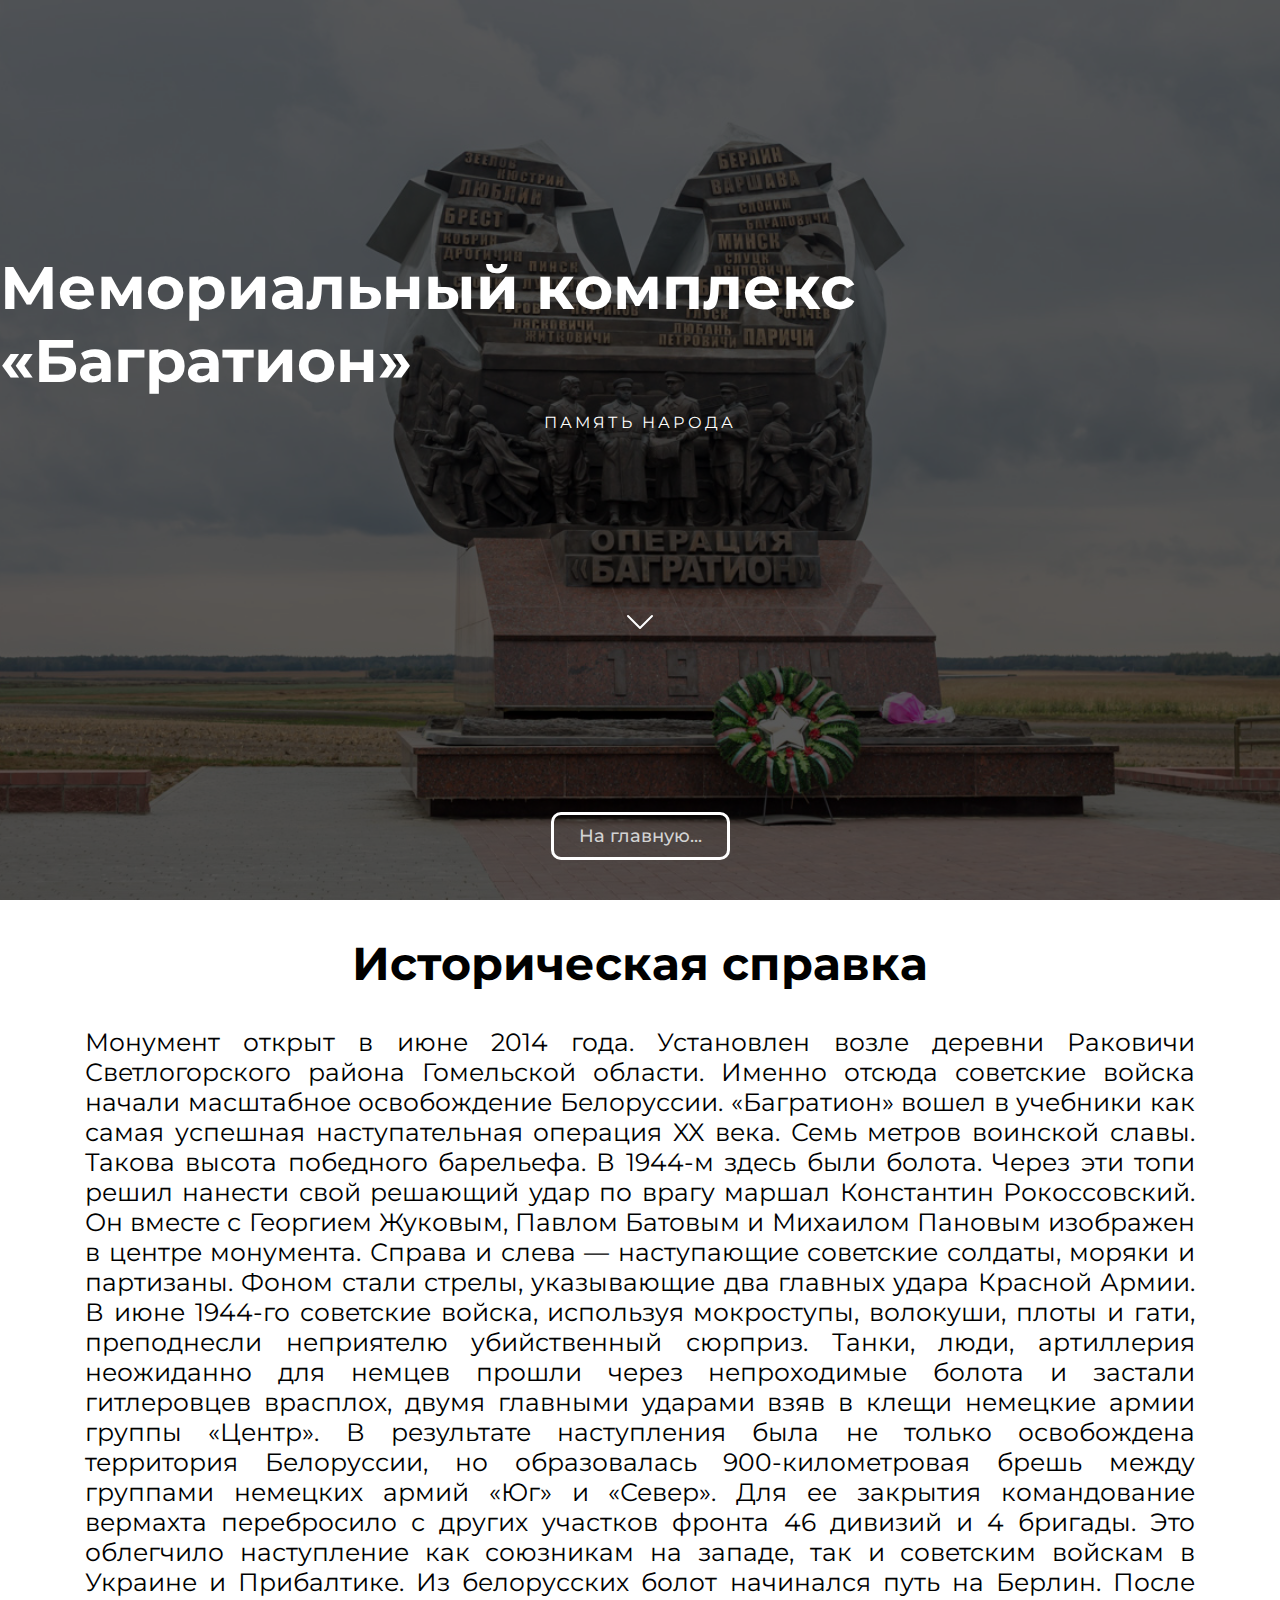
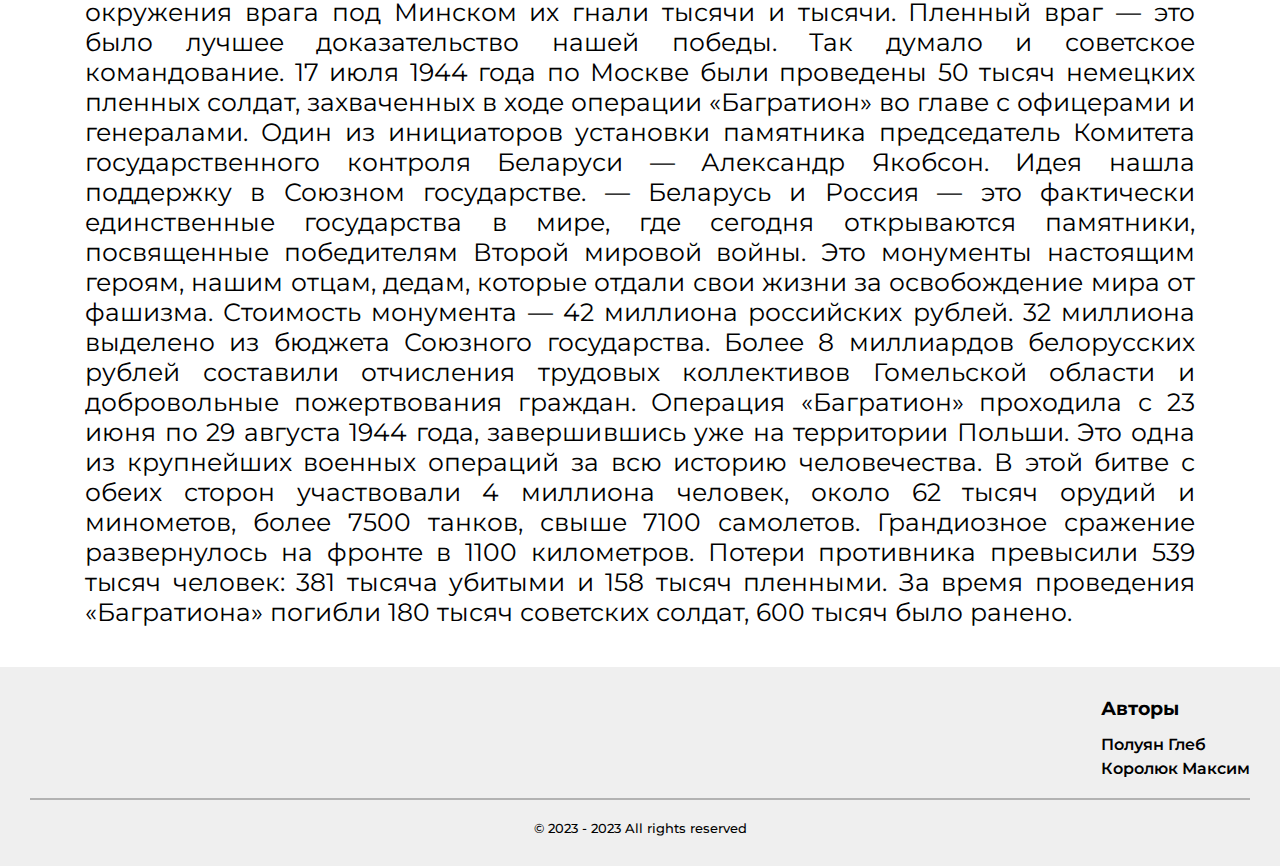
==== project-points/bag.html @ 7ad852e7 "Add files via upload" ====
<!DOCTYPE html>
<html lang="ru">

<head>
    <meta charset="UTF-8">
    <meta name="viewport" content="width=device-width, initial-scale=1.0">
    <title>
        Мемориальный комплекс «Багратион»</title>
    <link rel="stylesheet" href="../style.css">
    <link rel="stylesheet" href="../media.css">
    <link href="https://fonts.googleapis.com/css2?family=Montserrat:wght@400;600;700&display=swap" rel="stylesheet">

</head>

<body>
    <div class="page-container" style="background-image: url('../img/kultur/123.jpg');">
        <div class="page-wrapper">
            <h1 class="header-title-bag"> Мемориальный комплекс «Багратион» </h1>
            <p class="header-subtitle-bag">Память народа </p>

            <a style="background: transparent; border: none;" href="#main">
                <img src="../img/header/chevron-down.svg" alt="">
            </a>

            <button>
                <a href="../index.html">
                    На главную...
                </a>
            </button>
        </div>
    </div>

    <div id="main">
        <h2 class="bagh2">Историческая справка</h2>

        <p class="bagp">
            Монумент открыт в июне 2014 года. Установлен возле деревни Раковичи Светлогорского района Гомельской
            области. Именно отсюда советские войска начали масштабное освобождение Белоруссии. «Багратион» вошел в
            учебники как самая успешная наступательная операция XX века. Семь метров воинской славы. Такова высота
            победного барельефа. В 1944-м здесь были болота. Через эти топи решил нанести свой решающий удар по врагу
            маршал Константин Рокоссовский. Он вместе с Георгием Жуковым, Павлом Батовым и Михаилом Пановым изображен в
            центре монумента. Справа и слева — наступающие советские солдаты, моряки и партизаны. Фоном стали стрелы,
            указывающие два главных удара Красной Армии. В июне 1944-го советские войска, используя мокроступы,
            волокуши, плоты и гати, преподнесли неприятелю убийственный сюрприз. Танки, люди, артиллерия неожиданно для
            немцев прошли через непроходимые болота и застали гитлеровцев врасплох, двумя главными ударами взяв в клещи
            немецкие армии группы «Центр». В результате наступления была не только освобождена территория Белоруссии, но
            образовалась 900-километровая брешь между группами немецких армий «Юг» и «Север». Для ее закрытия
            командование вермахта перебросило с других участков фронта 46 дивизий и 4 бригады. Это облегчило наступление
            как союзникам на западе, так и советским войскам в Украине и Прибалтике. Из белорусских болот начинался путь
            на Берлин. После окружения врага под Минском их гнали тысячи и тысячи. Пленный враг — это было лучшее
            доказательство нашей победы. Так думало и советское командование. 17 июля 1944 года по Москве были проведены
            50 тысяч немецких пленных солдат, захваченных в ходе операции «Багратион» во главе с офицерами и генералами.
            Один из инициаторов установки памятника председатель Комитета государственного контроля Беларуси — Александр
            Якобсон. Идея нашла поддержку в Союзном государстве. — Беларусь и Россия — это фактически единственные
            государства в мире, где сегодня открываются памятники, посвященные победителям Второй мировой войны. Это
            монументы настоящим героям, нашим отцам, дедам, которые отдали свои жизни за освобождение мира от фашизма.
            Стоимость монумента — 42 миллиона российских рублей. 32 миллиона выделено из бюджета Союзного государства.
            Более 8 миллиардов белорусских рублей составили отчисления трудовых коллективов Гомельской области и
            добровольные пожертвования граждан. Операция «Багратион» проходила с 23 июня по 29 августа 1944 года,
            завершившись уже на территории Польши. Это одна из крупнейших военных операций за всю историю человечества.
            В этой битве с обеих сторон участвовали 4 миллиона человек, около 62 тысяч орудий и минометов, более 7500
            танков, свыше 7100 самолетов. Грандиозное сражение развернулось на фронте в 1100 километров. Потери
            противника превысили 539 тысяч человек: 381 тысяча убитыми и 158 тысяч пленными. За время проведения
            «Багратиона» погибли 180 тысяч советских солдат, 600 тысяч было ранено.
        </p>
    </div>

    <footer class="footer">
		<div class="fblock-wrapper">
			<div style="flex-grow: 1;"></div>
				<div class="autrhors">
					<h3 style="margin-bottom: 10px;">Авторы</h3>
					<h4>Полуян Глеб</h4>
					<h4>Королюк Максим</h4>
				</div>
		</div>

		<div style="border-top: 2px solid rgba(66,66,66,.35); margin: 20px 0px;"></div>
		<div >
			<h5 style="text-align: center; font-weight: 500; color: black;">
				© 2023 - 2023 All rights reserved
			</h5>
		</div>
	</footer>
</body>

</html>
---- style.css ----
@import url('https://fonts.googleapis.com/css2?family=Montserrat:wght@100;200;300;400;500;600;700;800&display=swap');

*{
	box-sizing: border-box;
	margin: 0px;
	padding: 0px;
}


img {
	max-width: 100%;

}

html, body{
	width: 100%;
	height: 100%;
	scroll-behavior: smooth;
	font-family: 'Montserrat', sans-serif;
}

button{
	cursor: pointer;
}

.header{
	width: 100%;
	height: 100%;

	position: relative;
	display: flex;
	flex-direction: column;
	justify-content: center;
	align-items: center;

	font-weight: 700;
	color: white;
}

.header img{
	position: absolute;
	z-index: -1;
	width: 100%;
	height: 100%;
}

.header-title{
	font-size: 60px;
	word-spacing: normal;
}

.header-subtitle{
	font-size: 16px;
	letter-spacing: 3.2px;
	text-transform: uppercase;
}

.header-title-bag{
	font-size: 60px;
	word-spacing: normal;


}
.header-subtitle-bag{
	font-size: 16px;
	letter-spacing: 3.2px;
	text-transform: uppercase;

}

.arrow{
	position: absolute;
	bottom: 15px;
}

.container{
	margin-left: auto;
	margin-right: auto;

	padding-bottom: 24px;
}

.portfolio-header{
	font-weight: 700;
	text-align: center;
	font-size: 46px;

	margin-top: 70px;
	margin-bottom: 70px;
}

.portolio__cards-wrapper{
	display: flex;
	flex-wrap: wrap;
	justify-content: center;
	gap: 45px;
}
/*==========================CARD============================*/
.card-wrapper{
	padding: 20px;
	box-shadow: 0px 10px 40px 0px rgba(126, 155, 189, 0.35);

	transition: all 300ms ease;
}

.card-wrapper:hover{
	transition: all 300ms ease;

	transform: scale(1.1);
	box-shadow: 0px 10px 40px 0px rgba(126, 155, 189, 0.65);
}

.card{
	display: flex;
	flex-direction: column;
	gap: 15px;
	position: relative;
	perspective: 150rem;
}

.card-title{
	font-size: 24px;
	font-weight: 600;
}

.card-img{
	width: 500px;
	height: 240px;
}

.card-side{
	backface-visibility: hidden;
	transition: all .8s ease;
	position: relative;
}


.card-side.back{
	transform: rotateY(-180deg);
	font-size: 20px;

	position: absolute;
	top: 0;
	left: 0;

	display: flex;
	flex-direction: column;
	align-items: center;
	padding: 10px;
}

.card-side.front.activate{
	transform: rotateY(180deg);
}

.card-side.back.activate{
	transform: rotateY(0deg);
	height: 100%;
}

.card-side.back.activate button{
	position: absolute;
	bottom: 15px;
}

.card-more-info{
	padding: 8px 20px;
	border: 0px;
	background: lightgray;
	font-size: 15px;
	transition: all 300ms ease;
}

.card-more-info:hover{
	transition: all 300ms ease;
	background: #a19d9d;
}




/*PROJECTS*/
.project{
    padding-top: 80px;
    padding-bottom: 120px;
    text-align: center;


}
.project-header{
    margin: 0;
    margin-bottom: 40px;
    color: #000;
    font-family: Montserrat;
    font-size: 46px;
    font-style: normal;
    font-weight: 700;
    line-height: 1.3; /* 59.8px */


}
.project-img{
    margin-bottom: 70px;
	display: flex;
	gap: 20px;
	justify-content: center;
	align-items: start;
}

.project-img > *{
	height: 25%;
	width: 30%;
}

.project-diskr{
    margin: 0 auto 60px;
    max-width: 900px;
}
.project-diskr p {
    color: #000;
    text-align: justify;
    font-family: Montserrat;
    font-size: 20px;
    font-style: normal;
    font-weight: 400;
    line-height: 150%; /* 24px */


}
.projec-btn-back {
    display: inline-block;
    height: 60px;
    padding-left: 30px;
    padding-right: 30px;

    border: 3px solid rgb(105, 113, 185);
    border-radius: 50px;

    color: rgb(105, 113, 185);
    font-weight: 700;
    font-size: 16px;
    line-height: 54px;
    text-transform: uppercase;
    text-decoration: none;

	transition: all 300ms ease;
}

.projec-btn-back:hover{
	background: rgb(105, 113, 185);
    color: white;
	transition: all 300ms ease;
}

@media (max-width: 768px) {
	.header{
		width: 768px;
	}

	.header-title{
		font-size: 24px;
	}
}

.page-container{
	user-select: none;

	width: 100%;
	height: 100%;
	background-repeat: no-repeat;
	background-position: center;
	background-size: cover;
	position: relative;
	display: flex;
	justify-content: center;
	align-items: center;

}

.page-container::before{
	content: '';
	position: absolute;
	top: 0;
	left: 0;
	background: rgba(0, 0, 0, .65);
	width: 100%;
	height: 100%;
}

.page-wrapper{
	position: relative;
	z-index: 2;
	color: white;
	display: flex;
	gap: 16px;
	align-items: center;
	flex-direction: column;
	height: 100%;
	justify-content: center;
}

.page-wrapper p{
	text-align: center;
}

.page-wrapper a{
	cursor: pointer;
	margin-top: 150px;
}

.page-wrapper button{
	text-decoration: none;
	position:absolute;
	bottom: 40px;
	font-family: 'Montserrat', sans-serif;
	padding: 10px 25px;
	font-size: 18px;
	border-radius: 10px;
	border: 3px solid white;
	background: transparent;
	color: white;
	font-weight: 500;
}

.page-wrapper button a{
	text-decoration: none;
	color: lightgray;
}

#main{
	max-width: 1110px;
	margin: 0 auto;
}

#main h2{
	margin: 35px 0 ;
	text-align: center;
	font-size: 46px;
}

#main p{
	text-align: justify;
	font-size: 25px;
}

.footer{
	margin-top: 40px;
	background: rgba(150, 147, 147, .15);
	padding: 30px;
	display: flex;
	flex-direction: column;
}

.autrhors{
	display: flex;
	gap: 5px;
	flex-direction: column;
}

.autrhors h4{
	font-weight: 600;
}

.fblock-wrapper{
	display: flex;
	flex-grow: 1;
}
---- media.css ----
@media screen and (min-width: 320px) and (max-width: 768px){
    .card-img{        width: 300px;
        height: 140px;    }
    .card-title{
        font-size: 12px;    }
    .card-side.back p{
        font-size: 8px;    }
    .card-more-info{
        padding: 4px 10px;        font-size: 8px;
    }
    .card-side.back.activate{
        width: 100%;    }
    .portolio__cards-wrapper:hover{
        padding: 20px;
        transition: all .3s ease;    }

    .container {        max-width: 1140px;
        margin-left: auto;        margin-right: auto;
        padding-left: 15px;        padding-right: 15px
    }
    .header{
        position: relative;        display: flex;
        flex-direction: column;        justify-content: center;
        align-items: center;        width: 100%;
        height: 100vh;        background-size: cover;
        background-position: center;    }
    .header-title{
        font-size: 24px;    }
    .header-subtitle{        font-size: 12px;
    }
    .portolio__cards-wrapper {
        width: 100%;        
    }
    .card-side-front {
            width: 100%;            height: 100%;
    }
    .card-title{         font-size: 13px;

    }
    .card-side.back{
        font-size: 12px;
    }

    img {        max-width: 100%;
        }
    .page-wrapper button {
        text-decoration: none;    position: absolute;
    bottom: 40px;    font-family: 'Montserrat', sans-serif;
    padding: 10px 25px;    font-size: 10px;
    border-radius: 10px;    border: 1px solid white;
    background: transparent;    color: white;
    font-weight: 500;

    }    .img{
        width: 10px;        height: 10px;
    }
    #main h2{        font-size: 20px;
    }
    #main p{
        font-size: 12px;
    }
    .portfolio-header{
        font-size: 20px;
    }
    .header-title-bag{        font-size: 12px;
    }    .header-subtitle-bag{
        font-size: 7px;

    }
    .project-header{        font-size: 20px;
    }
    .project-img{
        height: 100%;        width: 100%;
    }
    .projec-btn-back{
        font-size: 9px;
    }
    .project-diskr p{        font-size: 14px;
        
    }
}
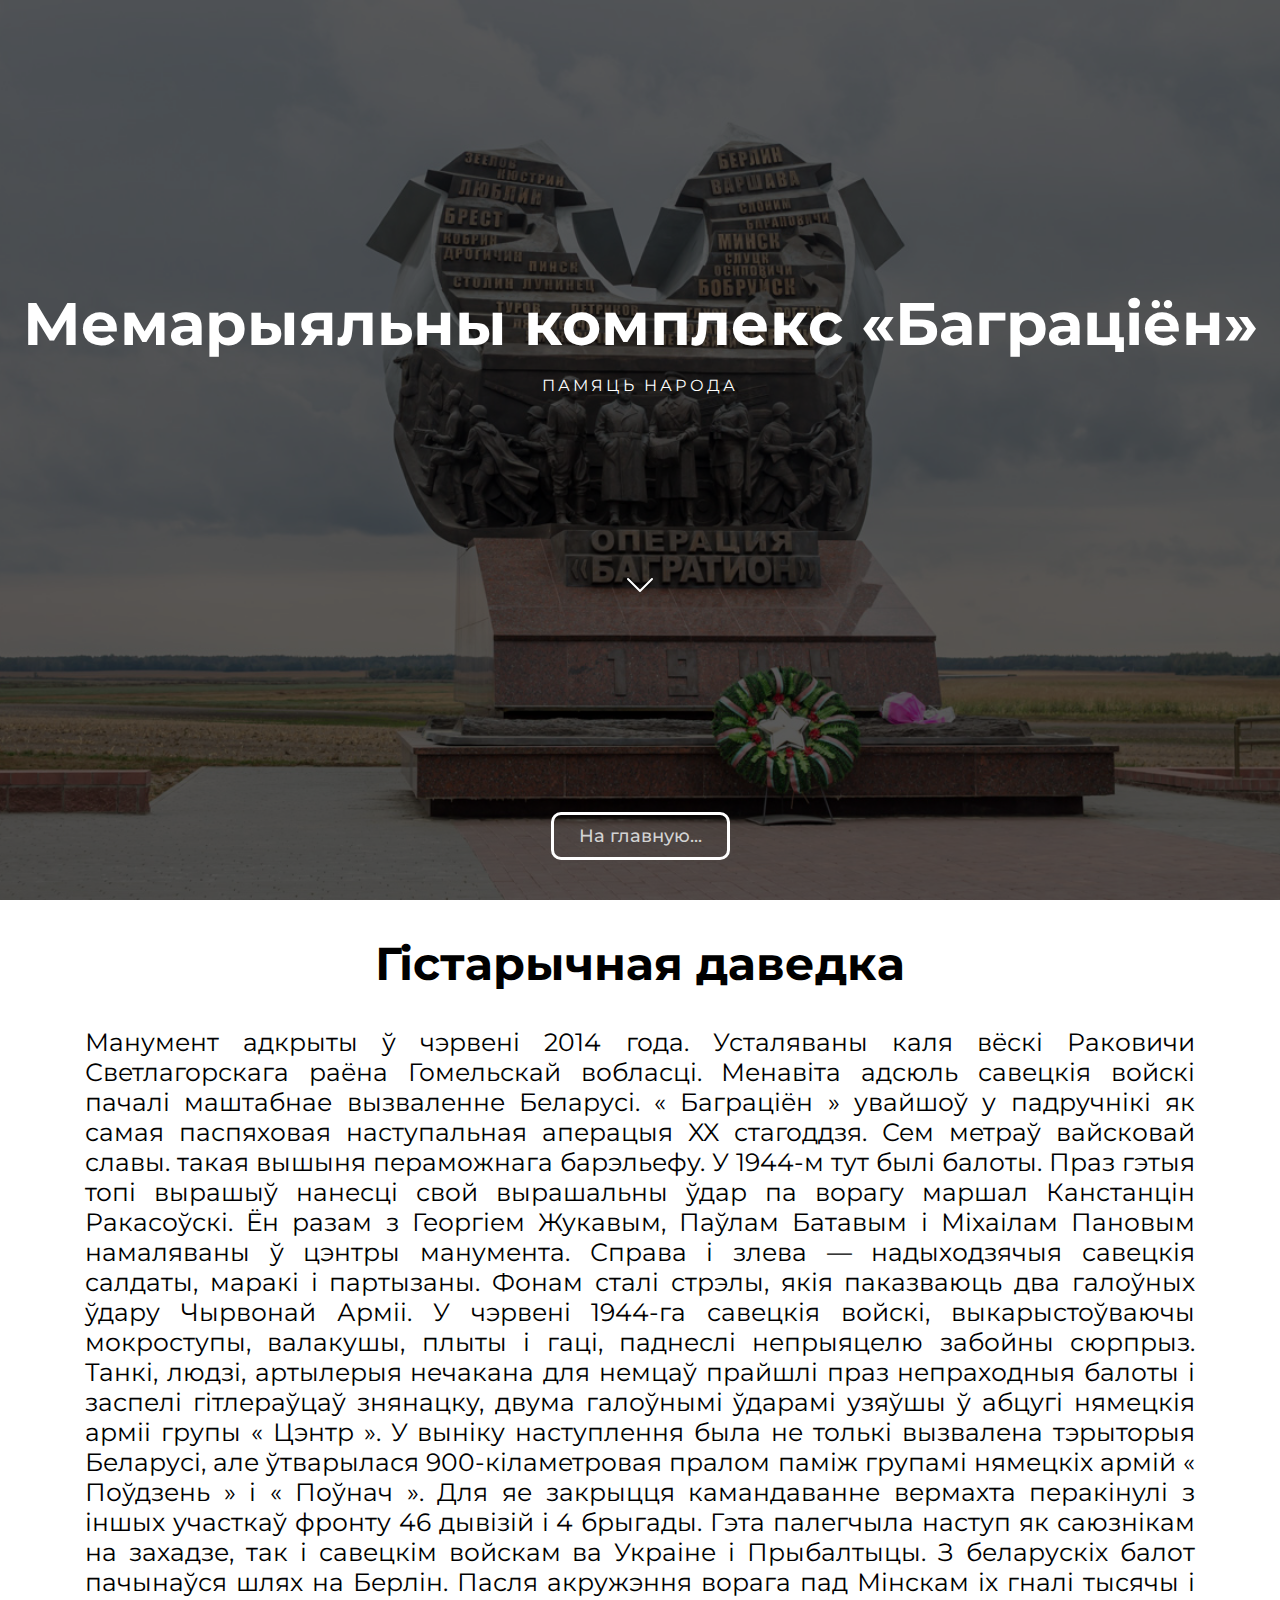
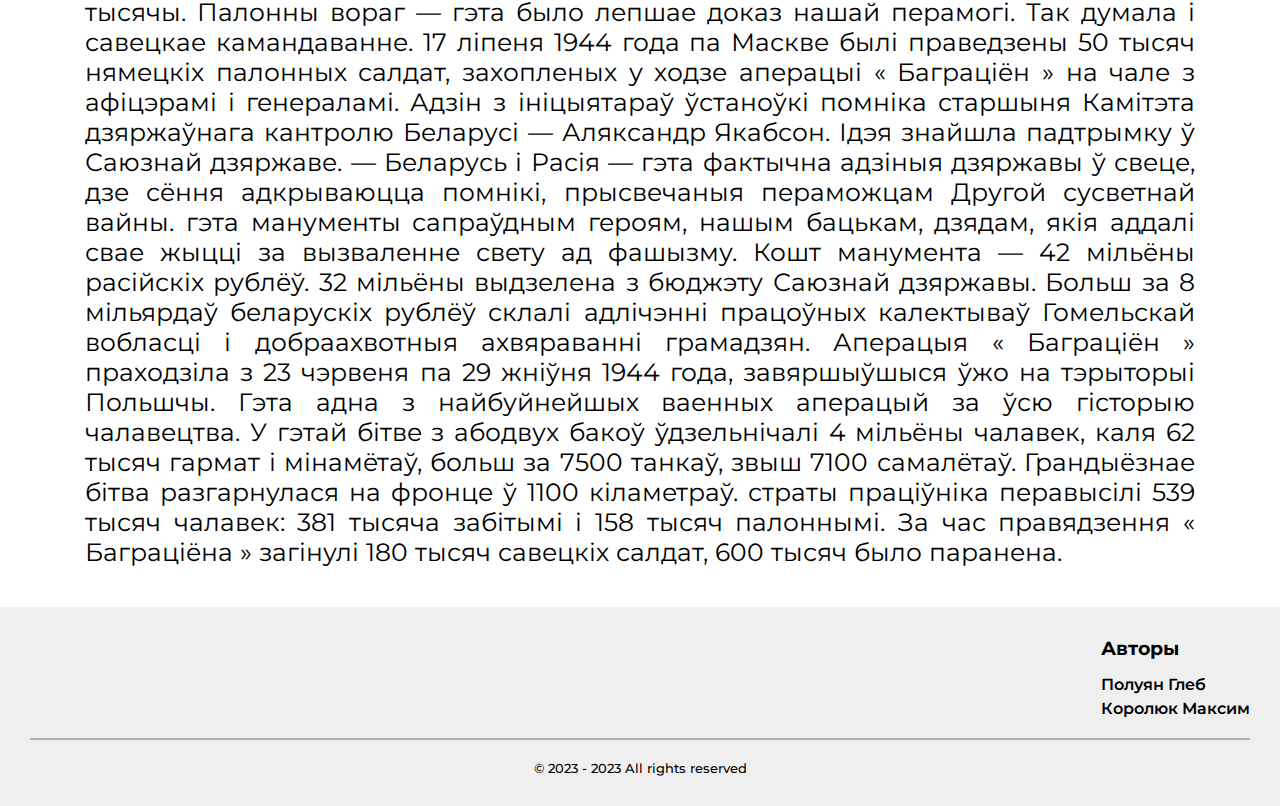
==== commit 1bb24bdf: "Update bag.html" ====
--- a/project-points/bag.html
+++ b/project-points/bag.html
@@ -5,7 +5,7 @@
     <meta charset="UTF-8">
     <meta name="viewport" content="width=device-width, initial-scale=1.0">
     <title>
-        Мемориальный комплекс «Багратион»</title>
+        Мемарыяльны комплекс «Баграціён»</title>
     <link rel="stylesheet" href="../style.css">
     <link rel="stylesheet" href="../media.css">
     <link href="https://fonts.googleapis.com/css2?family=Montserrat:wght@400;600;700&display=swap" rel="stylesheet">
@@ -15,8 +15,8 @@
 <body>
     <div class="page-container" style="background-image: url('../img/kultur/123.jpg');">
         <div class="page-wrapper">
-            <h1 class="header-title-bag"> Мемориальный комплекс «Багратион» </h1>
-            <p class="header-subtitle-bag">Память народа </p>
+            <h1 class="header-title-bag"> Мемарыяльны комплекс «Баграціён» </h1>
+            <p class="header-subtitle-bag">Памяць народа </p>
 
             <a style="background: transparent; border: none;" href="#main">
                 <img src="../img/header/chevron-down.svg" alt="">
@@ -31,37 +31,37 @@
     </div>
 
     <div id="main">
-        <h2 class="bagh2">Историческая справка</h2>
+        <h2 class="bagh2">Гістарычная даведка</h2>
 
         <p class="bagp">
-            Монумент открыт в июне 2014 года. Установлен возле деревни Раковичи Светлогорского района Гомельской
-            области. Именно отсюда советские войска начали масштабное освобождение Белоруссии. «Багратион» вошел в
-            учебники как самая успешная наступательная операция XX века. Семь метров воинской славы. Такова высота
-            победного барельефа. В 1944-м здесь были болота. Через эти топи решил нанести свой решающий удар по врагу
-            маршал Константин Рокоссовский. Он вместе с Георгием Жуковым, Павлом Батовым и Михаилом Пановым изображен в
-            центре монумента. Справа и слева — наступающие советские солдаты, моряки и партизаны. Фоном стали стрелы,
-            указывающие два главных удара Красной Армии. В июне 1944-го советские войска, используя мокроступы,
-            волокуши, плоты и гати, преподнесли неприятелю убийственный сюрприз. Танки, люди, артиллерия неожиданно для
-            немцев прошли через непроходимые болота и застали гитлеровцев врасплох, двумя главными ударами взяв в клещи
-            немецкие армии группы «Центр». В результате наступления была не только освобождена территория Белоруссии, но
-            образовалась 900-километровая брешь между группами немецких армий «Юг» и «Север». Для ее закрытия
-            командование вермахта перебросило с других участков фронта 46 дивизий и 4 бригады. Это облегчило наступление
-            как союзникам на западе, так и советским войскам в Украине и Прибалтике. Из белорусских болот начинался путь
-            на Берлин. После окружения врага под Минском их гнали тысячи и тысячи. Пленный враг — это было лучшее
-            доказательство нашей победы. Так думало и советское командование. 17 июля 1944 года по Москве были проведены
-            50 тысяч немецких пленных солдат, захваченных в ходе операции «Багратион» во главе с офицерами и генералами.
-            Один из инициаторов установки памятника председатель Комитета государственного контроля Беларуси — Александр
-            Якобсон. Идея нашла поддержку в Союзном государстве. — Беларусь и Россия — это фактически единственные
-            государства в мире, где сегодня открываются памятники, посвященные победителям Второй мировой войны. Это
-            монументы настоящим героям, нашим отцам, дедам, которые отдали свои жизни за освобождение мира от фашизма.
-            Стоимость монумента — 42 миллиона российских рублей. 32 миллиона выделено из бюджета Союзного государства.
-            Более 8 миллиардов белорусских рублей составили отчисления трудовых коллективов Гомельской области и
-            добровольные пожертвования граждан. Операция «Багратион» проходила с 23 июня по 29 августа 1944 года,
-            завершившись уже на территории Польши. Это одна из крупнейших военных операций за всю историю человечества.
-            В этой битве с обеих сторон участвовали 4 миллиона человек, около 62 тысяч орудий и минометов, более 7500
-            танков, свыше 7100 самолетов. Грандиозное сражение развернулось на фронте в 1100 километров. Потери
-            противника превысили 539 тысяч человек: 381 тысяча убитыми и 158 тысяч пленными. За время проведения
-            «Багратиона» погибли 180 тысяч советских солдат, 600 тысяч было ранено.
+            Манумент адкрыты ў чэрвені 2014 года. Усталяваны каля вёскі Раковичи Светлагорскага раёна Гомельскай
+            вобласці. Менавіта адсюль савецкія войскі пачалі маштабнае вызваленне Беларусі. « Баграціён » увайшоў у
+            падручнікі як самая паспяховая наступальная аперацыя XX стагоддзя. Сем метраў вайсковай славы. такая вышыня
+            пераможнага барэльефу. У 1944-м тут былі балоты. Праз гэтыя топі вырашыў нанесці свой вырашальны ўдар па ворагу
+            маршал Канстанцін Ракасоўскі. Ён разам з Георгіем Жукавым, Паўлам Батавым і Міхаілам Пановым намаляваны ў
+            цэнтры манумента. Справа і злева — надыходзячыя савецкія салдаты, маракі і партызаны. Фонам сталі стрэлы,
+            якія паказваюць два галоўных ўдару Чырвонай Арміі. У чэрвені 1944-га савецкія войскі, выкарыстоўваючы мокроступы,
+            валакушы, плыты і гаці, паднеслі непрыяцелю забойны сюрпрыз. Танкі, людзі, артылерыя нечакана для
+            немцаў прайшлі праз непраходныя балоты і заспелі гітлераўцаў знянацку, двума галоўнымі ўдарамі узяўшы ў абцугі
+            нямецкія арміі групы « Цэнтр ». У выніку наступлення была не толькі вызвалена тэрыторыя Беларусі, але
+            ўтварылася 900-кіламетровая пралом паміж групамі нямецкіх армій « Поўдзень » і « Поўнач ». Для яе закрыцця
+            камандаванне вермахта перакінулі з іншых участкаў фронту 46 дывізій і 4 брыгады. Гэта палегчыла наступ
+            як саюзнікам на захадзе, так і савецкім войскам ва Украіне і Прыбалтыцы. З беларускіх балот пачынаўся шлях
+            на Берлін. Пасля акружэння ворага пад Мінскам іх гналі тысячы і тысячы. Палонны вораг — гэта было лепшае
+            доказ нашай перамогі. Так думала і савецкае камандаванне. 17 ліпеня 1944 года па Маскве былі праведзены
+            50 тысяч нямецкіх палонных салдат, захопленых у ходзе аперацыі « Баграціён » на чале з афіцэрамі і генераламі.
+            Адзін з ініцыятараў ўстаноўкі помніка старшыня Камітэта дзяржаўнага кантролю Беларусі — Аляксандр
+            Якабсон. Ідэя знайшла падтрымку ў Саюзнай дзяржаве. — Беларусь і Расія — гэта фактычна адзіныя
+            дзяржавы ў свеце, дзе сёння адкрываюцца помнікі, прысвечаныя пераможцам Другой сусветнай вайны. гэта
+            манументы сапраўдным героям, нашым бацькам, дзядам, якія аддалі свае жыцці за вызваленне свету ад фашызму.
+            Кошт манумента — 42 мільёны расійскіх рублёў. 32 мільёны выдзелена з бюджэту Саюзнай дзяржавы.
+            Больш за 8 мільярдаў беларускіх рублёў склалі адлічэнні працоўных калектываў Гомельскай вобласці і
+            добраахвотныя ахвяраванні грамадзян. Аперацыя « Баграціён » праходзіла з 23 чэрвеня па 29 жніўня 1944 года,
+            завяршыўшыся ўжо на тэрыторыі Польшчы. Гэта адна з найбуйнейшых ваенных аперацый за ўсю гісторыю чалавецтва.
+            У гэтай бітве з абодвух бакоў ўдзельнічалі 4 мільёны чалавек, каля 62 тысяч гармат і мінамётаў, больш за 7500
+            танкаў, звыш 7100 самалётаў. Грандыёзнае бітва разгарнулася на фронце ў 1100 кіламетраў. страты
+            праціўніка перавысілі 539 тысяч чалавек: 381 тысяча забітымі і 158 тысяч палоннымі. За час правядзення
+            « Баграціёна » загінулі 180 тысяч савецкіх салдат, 600 тысяч было паранена.
         </p>
     </div>
 
@@ -84,4 +84,4 @@
 	</footer>
 </body>
 
-</html>+</html>
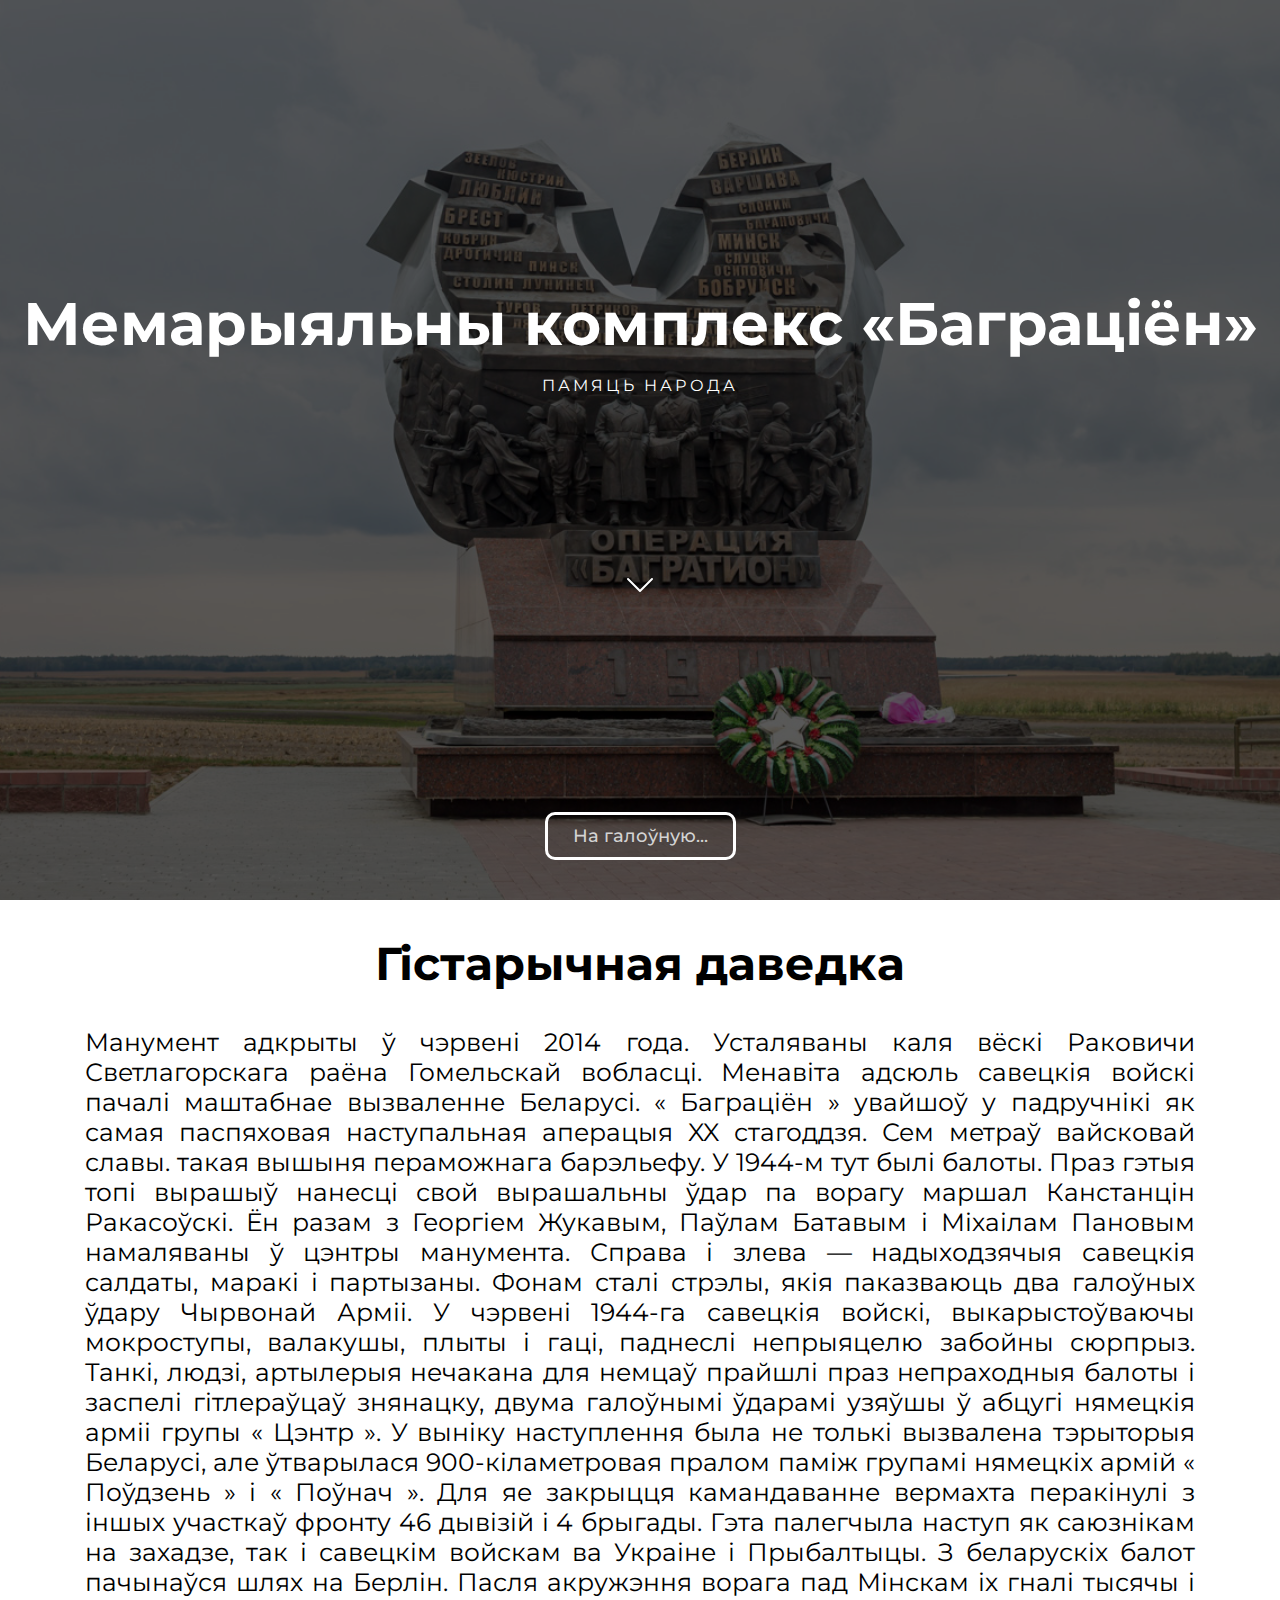
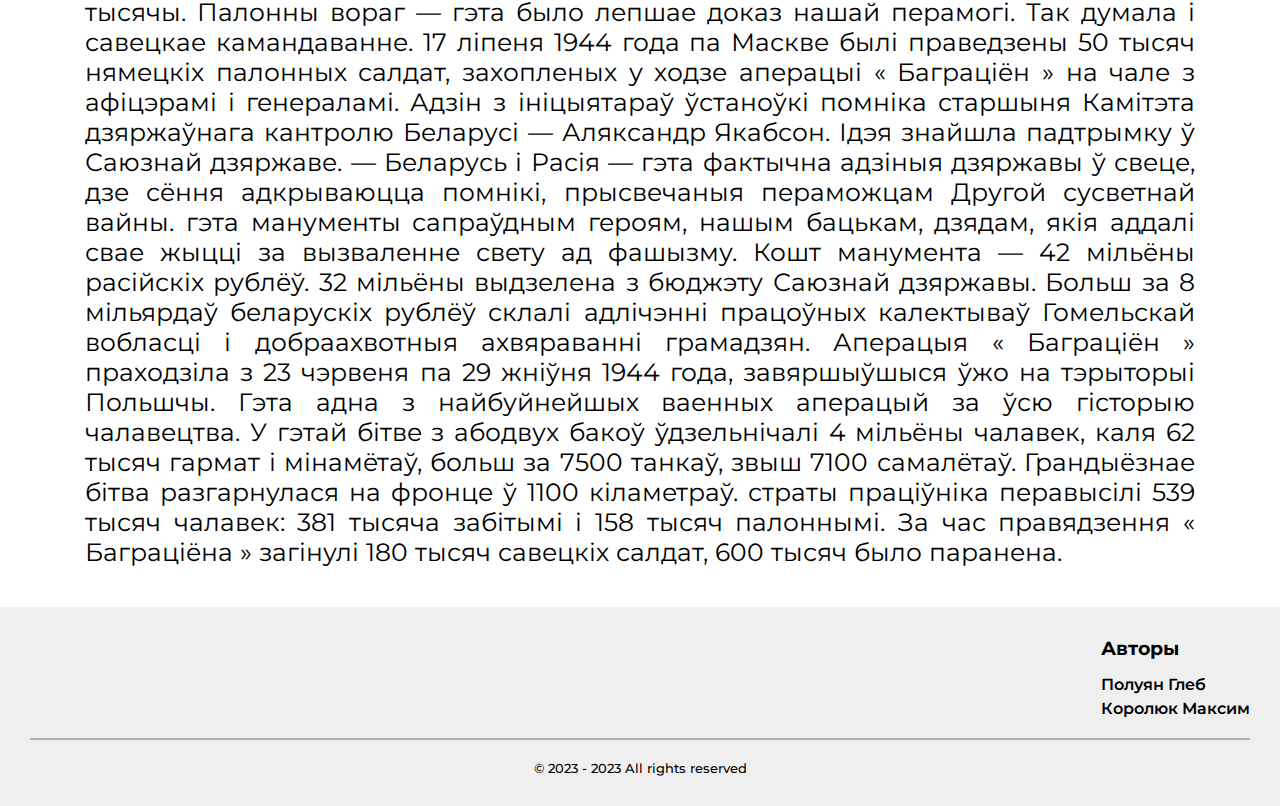
==== commit 690427e5: "Update bag.html" ====
--- a/project-points/bag.html
+++ b/project-points/bag.html
@@ -24,7 +24,7 @@
 
             <button>
                 <a href="../index.html">
-                    На главную...
+                    На галоўную...
                 </a>
             </button>
         </div>
